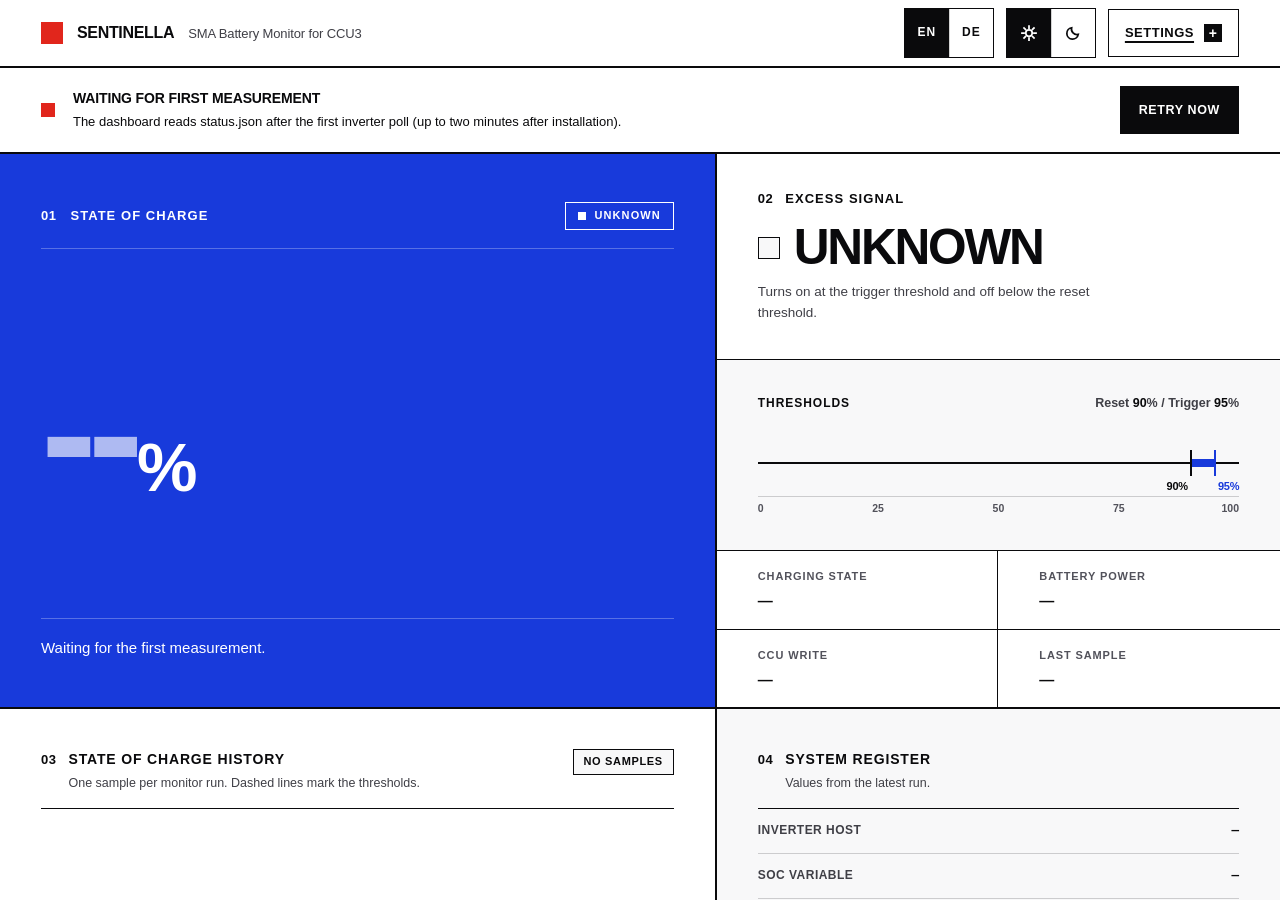
==== web/index.html @ f2438218 "feat(notify): add stateful threshold notifications for renault e-tech and ccu3 health" ====
<!doctype html>
<html lang="en" data-theme="light">
<head>
    <meta charset="utf-8">
    <meta http-equiv="Content-Security-Policy"
          content="default-src 'self'; script-src 'self' 'unsafe-inline'; style-src 'self' 'unsafe-inline'; img-src 'self' data:; connect-src 'self'; object-src 'none'; base-uri 'none'; form-action 'self'; frame-ancestors 'none'">
    <meta name="viewport" content="width=device-width, initial-scale=1, viewport-fit=cover">
    <meta name="color-scheme" content="light">
    <meta name="theme-color" content="#f8f8f9">
    <meta name="description" content="Sentinella — SMA battery monitor for Homematic CCU3.">
    <title>Sentinella</title>
    <script>
        (function () {
            var theme = "light";
            try {
                if (window.localStorage.getItem("sentinella_theme") === "dark") {
                    theme = "dark";
                }
            } catch (error) {
                theme = "light";
            }
            document.documentElement.setAttribute("data-theme", theme);
            var meta = document.querySelector('meta[name="theme-color"]');
            if (meta) {
                meta.setAttribute("content", theme === "dark" ? "#09090b" : "#f8f8f9");
            }
            var scheme = document.querySelector('meta[name="color-scheme"]');
            if (scheme) {
                scheme.setAttribute("content", theme);
            }
            try {
                if (window.localStorage.getItem("sentinella_animations") === "off") {
                    document.documentElement.classList.add("disable-animations");
                }
            } catch (error) {}
        })();
    </script>
    <link rel="stylesheet" href="./style.css">
</head>
<body data-state="loading">
<a class="skip-link" href="#main" data-i18n="skipToContent">Skip to content</a>

<div class="app">
    <header class="bar">
        <div class="brand">
            <span class="brand-mark" aria-hidden="true"></span>
            <div class="brand-titles">
                <span class="brand-name">SENTINELLA</span>
                <span class="brand-sub" data-i18n="brandSub">SMA Battery Monitor for CCU3</span>
            </div>
        </div>

        <div class="bar-right">
            <div class="lang-toggle" id="lang-toggle" role="group"
                 aria-label="Language" data-i18n-aria="languageLabel">
                <button class="lang-option" type="button" data-lang="en"
                        aria-pressed="true">EN</button>
                <button class="lang-option" type="button" data-lang="de"
                        aria-pressed="false">DE</button>
            </div>
            <div class="theme-toggle" id="theme-toggle" role="group"
                 aria-label="Color theme" data-i18n-aria="themeLabel">
                <button class="theme-option" type="button" data-theme-value="light"
                        aria-pressed="true" aria-label="Light theme" title="Light theme"
                        data-i18n-aria="lightTheme" data-i18n-title="lightTheme">
                    <svg viewBox="0 0 16 16" aria-hidden="true" focusable="false">
                        <circle cx="8" cy="8" r="3.25"></circle>
                        <path d="M8 1v2M8 13v2M1 8h2M13 8h2M3.05 3.05l1.42 1.42M11.53 11.53l1.42 1.42M12.95 3.05l-1.42 1.42M4.47 11.53l-1.42 1.42"></path>
                    </svg>
                </button>
                <button class="theme-option" type="button" data-theme-value="dark"
                        aria-pressed="false" aria-label="Dark theme" title="Dark theme"
                        data-i18n-aria="darkTheme" data-i18n-title="darkTheme">
                    <svg viewBox="0 0 16 16" aria-hidden="true" focusable="false">
                        <path d="M13.25 9.4A5.5 5.5 0 0 1 6.6 2.75a5.75 5.75 0 1 0 6.65 6.65Z"></path>
                    </svg>
                </button>
            </div>
            <button class="settings-trigger" id="settings-open" type="button"
                    aria-label="Open settings" title="Open settings" aria-haspopup="dialog"
                    aria-expanded="false" aria-controls="settings-drawer"
                    data-i18n-aria="openSettings" data-i18n-title="openSettings">
                <span class="settings-trigger-text" data-i18n="settings">Settings</span>
                <span class="settings-trigger-mark" aria-hidden="true">+</span>
            </button>
        </div>
    </header>

    <main id="main" class="main" tabindex="-1">
        <div class="pull-indicator" id="pull" aria-hidden="true">
            <span class="pull-square"></span>
            <span id="pull-label" data-i18n="pullRefresh">Pull to refresh</span>
        </div>

        <div class="main-content" id="main-content">
            <div class="notice" id="notice" role="status" hidden>
                <div class="notice-mark" aria-hidden="true"></div>
                <div class="notice-copy">
                    <strong id="notice-title"></strong>
                    <p id="notice-text"></p>
                </div>
                <button class="button button-ink" id="retry" type="button" hidden data-i18n="retryNow">Retry now</button>
            </div>

            <section class="poster-grid" aria-labelledby="instrument-title">
                <div class="poster-blue hero-card" id="hero-card" data-charge="unknown">
                    <div class="soc-fx-backdrop" aria-hidden="true">
                        <div class="soc-fx-charge"></div>
                        <div class="soc-fx-discharge"></div>
                        <div class="soc-fx-idle"></div>
                    </div>
                    <div class="poster-meta">
                        <span class="poster-index">01</span>
                        <h1 class="poster-eyebrow" id="instrument-title" data-i18n="stateOfCharge">State of charge</h1>
                        <span class="state-tag" id="soc-state" data-charge="unknown" data-i18n="unknown">UNKNOWN</span>
                    </div>

                    <div class="soc" id="gauge" role="img" aria-label="Battery state of charge unknown">
                        <span class="soc-value" id="soc-value">--</span><span class="soc-unit" aria-hidden="true">%</span>
                    </div>

                    <div class="poster-foot">
                        <p class="poster-caption" id="soc-caption" data-i18n="waitingFirstMeasurement">Waiting for the first measurement.</p>
                    </div>
                </div>

                <div class="poster-paper">
                    <div class="signal-panel">
                        <div class="panel-header">
                            <span class="panel-index">02</span>
                            <span class="panel-eyebrow" data-i18n="hysteresisSignal">Excess Signal</span>
                        </div>

                        <div class="signal-display">
                            <span class="signal-square" id="signal-square" aria-hidden="true"></span>
                            <p class="signal-value" id="signal-chip" data-tone="unknown" data-i18n="unknown">Unknown</p>
                        </div>

                        <p class="signal-copy" id="signal-copy" data-i18n="signalCopyDefault">Turns on at the trigger threshold and off below the reset threshold.</p>
                    </div>

                    <div class="rail-panel">
                        <div class="rail-header">
                            <span class="rail-title" data-i18n="thresholdCorridor">Thresholds</span>
                            <span class="rail-readout">
                                <span data-i18n="reset">Reset</span> <strong id="rail-reset-value">90</strong>% / <span data-i18n="trigger">Trigger</span> <strong id="rail-trigger-value">95</strong>%
                            </span>
                        </div>

                        <div class="rail" id="rail" role="img" aria-label="State of charge, reset and trigger thresholds">
                            <div class="rail-axis">
                                <div class="rail-track"></div>
                                <div class="rail-band"></div>
                                <div class="rail-threshold rail-threshold-reset" id="rail-reset">
                                    <span class="rail-threshold-tag" id="rail-reset-tag">90%</span>
                                </div>
                                <div class="rail-threshold rail-threshold-trigger" id="rail-trigger">
                                    <span class="rail-threshold-tag" id="rail-trigger-tag">95%</span>
                                </div>
                                <div class="rail-marker" id="rail-marker">
                                    <span class="rail-marker-label" id="rail-marker-label">--</span>
                                </div>
                            </div>
                            <div class="rail-scale" aria-hidden="true">
                                <span class="rail-tick rail-tick-0">0</span>
                                <span class="rail-tick rail-tick-25">25</span>
                                <span class="rail-tick rail-tick-50">50</span>
                                <span class="rail-tick rail-tick-75">75</span>
                                <span class="rail-tick rail-tick-100">100</span>
                            </div>
                        </div>
                    </div>

                    <section class="metrics" aria-label="Current telemetry">
                        <div class="metric">
                            <span class="metric-label" data-i18n="chargingState">Charging state</span>
                            <span class="metric-value" id="charge-state">—</span>
                        </div>
                        <div class="metric">
                            <span class="metric-label" data-i18n="batteryPower">Battery power</span>
                            <span class="metric-value" id="power-state">—</span>
                        </div>
                        <div class="metric">
                            <span class="metric-label" data-i18n="ccuWrite">CCU write</span>
                            <span class="metric-value" id="ccu-state">—</span>
                        </div>
                        <div class="metric">
                            <span class="metric-label" data-i18n="lastSample">Last sample</span>
                            <span class="metric-value" id="metric-last">—</span>
                        </div>
                    </section>
                </div>
            </section>

            <div class="lower-grid">
                <section class="history-panel" aria-labelledby="history-title">
                    <div class="section-head">
                        <div class="section-head-left">
                            <span class="panel-index">03</span>
                            <div>
                                <h2 id="history-title" data-i18n="historyTitle">State of charge history</h2>
                                <p data-i18n="historyDescription">One sample per monitor run. Dashed rules mark reset and trigger thresholds.</p>
                            </div>
                        </div>
                        <span class="sample-count" id="history-count" data-i18n="noSamples">No samples</span>
                    </div>

                    <div class="chart-wrap">
                        <svg id="chart" class="chart" viewBox="0 0 760 220" role="img" aria-label="No state of charge history yet">
                            <g id="chart-layer"></g>
                        </svg>
                        <p class="chart-empty" id="chart-empty" data-i18n="noHistory">No history recorded yet.</p>
                    </div>

                    <div class="chart-legend">
                        <span class="legend-item"><span class="legend-swatch legend-swatch-soc" aria-hidden="true"></span><span data-i18n="legendSoc">SoC</span></span>
                        <span class="legend-item"><span class="legend-swatch legend-swatch-threshold" aria-hidden="true"></span><span data-i18n="legendBounds">Thresholds</span></span>
                        <span class="chart-range" id="chart-range" data-i18n="noData">No data</span>
                    </div>
                </section>

                <section class="meta-panel" aria-labelledby="meta-title">
                    <div class="section-head">
                        <div class="section-head-left">
                            <span class="panel-index">04</span>
                            <div>
                                <h2 id="meta-title" data-i18n="systemRegister">System register</h2>
                                <p data-i18n="systemRegisterDescription">Parameters reported by the latest completed run.</p>
                            </div>
                        </div>
                    </div>

                    <dl class="meta-list">
                        <div class="meta-row"><dt data-i18n="inverterHost">Inverter host</dt><dd id="meta-host">—</dd></div>
                        <div class="meta-row"><dt data-i18n="socVariable">SoC variable</dt><dd id="meta-soc-var">—</dd></div>
                        <div class="meta-row"><dt data-i18n="signalVariable">Signal variable</dt><dd id="meta-signal-var">—</dd></div>
                        <div class="meta-row"><dt data-i18n="signalGateway">Signal gateway</dt><dd id="meta-notify">—</dd></div>
                        <div class="meta-row"><dt data-i18n="timestamp">Timestamp</dt><dd id="meta-last">—</dd></div>
                    </dl>
                </section>
            </div>

            <section id="plugins-section" class="plugins-section" style="display: none;">
                <div class="section-header">
                    <span class="section-num">05</span>
                    <h2 class="section-title" data-i18n="pluginsTitle">ERWEITERUNGEN</h2>
                </div>
                <div id="plugins-grid" class="plugins-grid"></div>
            </section>

            <footer class="footer">
                <span>SENTINELLA · CCU3</span>
                <div class="footer-right">
                    <a class="footer-github" href="https://github.com/czett/sentinella"
                       target="_blank" rel="noopener noreferrer"
                       title="GitHub: czett/sentinella" aria-label="GitHub: czett/sentinella">
                        <svg viewBox="0 0 16 16" width="16" height="16" aria-hidden="true" focusable="false">
                            <path fill="currentColor" d="M8 0C3.58 0 0 3.58 0 8c0 3.54 2.29 6.53 5.47 7.59.4.07.55-.17.55-.38 0-.19-.01-.82-.01-1.49-2.01.37-2.53-.49-2.69-.94-.09-.23-.48-.94-.82-1.13-.28-.15-.68-.52-.01-.53.63-.01 1.08.58 1.23.82.72 1.21 1.87.87 2.33.66.07-.52.28-.87.51-1.07-1.78-.2-3.64-.89-3.64-3.95 0-.87.31-1.59.82-2.15-.08-.2-.36-1.02.08-2.12 0 0 .67-.21 2.2.82.64-.18 1.32-.27 2-.27s1.36.09 2 .27c1.53-1.04 2.2-.82 2.2-.82.44 1.1.16 1.92.08 2.12.51.56.82 1.27.82 2.15 0 3.07-1.87 3.75-3.65 3.95.29.25.54.73.54 1.48 0 1.07-.01 1.93-.01 2.2 0 .21.15.46.55.38A8.013 8.013 0 0 0 16 8c0-4.42-3.58-8-8-8Z"></path>
                        </svg>
                        <span>czett/sentinella</span>
                    </a>
                </div>
            </footer>
        </div>
    </main>
</div>

<noscript>
    <div class="noscript">This dashboard requires JavaScript to read <code>status.json</code> and render the telemetry grid.</div>
</noscript>

<div class="drawer-layer" id="settings-layer" hidden>
    <div class="drawer-backdrop" id="settings-backdrop"></div>

    <aside class="drawer" id="settings-drawer" role="dialog" aria-modal="true"
           aria-labelledby="settings-title" tabindex="-1">
        <header class="drawer-head">
            <div>
                <p class="drawer-kicker" data-i18n="systemConfiguration">System configuration</p>
                <h2 id="settings-title" data-i18n="settings">Settings</h2>
            </div>
            <button class="drawer-close" id="settings-close" type="button" aria-label="Close settings"
                    data-i18n-aria="closeSettings">
                <span aria-hidden="true"><span data-i18n="close">Close</span> ×</span>
            </button>
        </header>

        <p class="drawer-status" id="settings-status" role="status" hidden></p>

        <form class="settings-form" id="settings-form" novalidate>
            <fieldset class="field-group">
                <legend><span class="group-index">01</span><span data-i18n="batteryThresholds">Battery thresholds</span></legend>
                <p class="field-note" data-i18n="thresholdsNote">The signal turns on at the trigger level and off again at the reset level. Reset must stay below trigger.</p>

                <div class="field-row">
                    <label class="field" for="trigger-soc">
                        <span class="field-label" data-i18n="triggerLevel">Trigger level</span>
                        <span class="input-suffix">
                            <input class="input" id="trigger-soc" name="trigger_soc" type="number"
                                   inputmode="numeric" min="0" max="100" step="1" required
                                   aria-label="Trigger level" data-i18n-aria="triggerLevel">
                            <span class="suffix" aria-hidden="true">%</span>
                        </span>
                        <input class="range" id="trigger-range" type="range" min="0" max="100" step="1"
                               aria-label="Trigger level slider" data-i18n-aria="triggerSlider">
                    </label>
                    <label class="field" for="reset-soc">
                        <span class="field-label" data-i18n="resetLevel">Reset level</span>
                        <span class="input-suffix">
                            <input class="input" id="reset-soc" name="reset_soc" type="number"
                                   inputmode="numeric" min="0" max="100" step="1" required
                                   aria-label="Reset level" data-i18n-aria="resetLevel">
                            <span class="suffix" aria-hidden="true">%</span>
                        </span>
                        <input class="range" id="reset-range" type="range" min="0" max="100" step="1"
                               aria-label="Reset level slider" data-i18n-aria="resetSlider">
                    </label>
                </div>
            </fieldset>

            <fieldset class="field-group">
                <legend><span class="group-index">02</span><span data-i18n="signalAlerts">Signal alerts</span></legend>

                <label class="switch-row" for="signal_enabled">
                    <span>
                        <span class="field-label" data-i18n="sendNotifications">Signal notifications</span>
                        <span class="field-note" data-i18n="sendNotificationsNote">Calls the CallMeBot Signal gateway when the signal changes.</span>
                    </span>
                    <input class="switch" id="signal_enabled" name="signal_enabled" type="checkbox" role="switch"
                           aria-label="Signal notifications" data-i18n-aria="sendNotifications">
                </label>

                <div class="signal-credentials" id="signal_credentials_group">
                <div class="quick-setup" id="callmebot-quick-setup">
                    <label class="quick-setup-header" for="callmebot-paste">
                        <span class="field-label" data-i18n="quickSetupLabel">CallMeBot Onboarding Message</span>
                        <span class="field-note" data-i18n="quickSetupHint">Paste activation message from CallMeBot to automatically extract UUID and API key.</span>
                    </label>
                    <div class="quick-setup-body">
                        <textarea class="input quick-setup-textarea" id="callmebot-paste" rows="3"
                                  autocomplete="off" spellcheck="false"
                                  aria-label="CallMeBot Onboarding Message" data-i18n-aria="quickSetupLabel"
                                  placeholder="Paste the activation message here (e.g. 'The APIKey created for you is: 653590 ... phone=98526357-0cec...')"
                                  data-i18n-placeholder="quickSetupPlaceholder"></textarea>
                        <div class="quick-setup-footer">
                            <button class="button button-outline quick-setup-button" id="callmebot-extract" type="button" data-i18n="quickSetupButton">Extract &amp; Apply</button>
                            <p class="quick-setup-status" id="callmebot-status" role="status" aria-live="polite" hidden></p>
                        </div>
                    </div>
                </div>

                <label class="field" for="signal-phone">
                    <span class="field-label" data-i18n="phoneLabel">Signal Account UUID / Phone</span>
                    <input class="input" id="signal-phone" name="signal_phone" type="text"
                           autocomplete="off" spellcheck="false"
                           aria-label="Signal Account UUID or phone number" data-i18n-aria="phoneAria"
                           placeholder="98526357-0cec-4e7f-9d60-d854432414d3">
                </label>

                <label class="field" for="signal-apikey">
                    <span class="field-label" data-i18n="apikeyLabel">CallMeBot API key</span>
                    <input class="input" id="signal-apikey" name="signal_apikey" type="password"
                           autocomplete="new-password" spellcheck="false"
                           aria-label="CallMeBot API key" data-i18n-aria="apikeyLabel"
                           placeholder="Required" data-i18n-placeholder="required">
                </label>
                <p class="field-hint" id="apikey-hint" hidden data-i18n="storedKeepHint">An API key is stored. Leave the field empty to keep it.</p>
                </div>
            </fieldset>

            <fieldset class="field-group">
                <legend><span class="group-index">03</span><span data-i18n="inverter">Inverter</span></legend>

                <label class="field" for="sma-ip">
                    <span class="field-label" data-i18n="smaIp">SMA IP address</span>
                    <input class="input" id="sma-ip" name="sma_ip" type="text"
                           autocomplete="off" spellcheck="false"
                           aria-label="SMA inverter IP address or hostname" data-i18n-aria="smaIpAria" placeholder="192.168.178.123">
                </label>

                <div class="field-row">
                    <label class="field" for="sma-port">
                        <span class="field-label" data-i18n="httpsPort">HTTPS port</span>
                        <input class="input" id="sma-port" name="sma_port" type="number"
                               inputmode="numeric" min="1" max="65535" step="1"
                               aria-label="Inverter HTTPS port" data-i18n-aria="httpsPort">
                    </label>
                    <label class="field" for="sma-password">
                        <span class="field-label" data-i18n="inverterPassword">Inverter password</span>
                        <input class="input" id="sma-password" name="sma_password" type="password"
                               autocomplete="new-password" placeholder="Unchanged"
                               aria-label="Inverter password" data-i18n-aria="inverterPassword"
                               data-i18n-placeholder="unchanged">
                    </label>
                </div>
                <p class="field-hint" id="sma-password-hint" hidden data-i18n="storedPasswordHint">A password is stored. Leave the field empty to keep it.</p>
            </fieldset>

            <fieldset class="field-group" id="renault-group">
                <legend><span class="group-index">04</span><span data-i18n="renaultSection">RENAULT E-TECH</span></legend>
                <p class="field-note" data-i18n="renaultNote">Optional MY Renault cloud credentials for live E-Tech battery and charging telemetry.</p>

                <label class="field" for="renault-user">
                    <span class="field-label" data-i18n="renaultEmail">Renault E-Mail</span>
                    <input class="input" id="renault-user" name="renault_user" type="text"
                           autocomplete="off" spellcheck="false"
                           aria-label="Renault E-Mail" data-i18n-aria="renaultEmail"
                           placeholder="name@example.com">
                </label>

                <div class="field-row">
                    <label class="field" for="renault-pass">
                        <span class="field-label" data-i18n="renaultPassword">Renault Passwort</span>
                        <input class="input" id="renault-pass" name="renault_pass" type="password"
                               autocomplete="new-password" spellcheck="false"
                               aria-label="Renault Passwort" data-i18n-aria="renaultPassword"
                               placeholder="••••••••">
                    </label>
                    <label class="field" for="renault-vin">
                        <span class="field-label" data-i18n="renaultVin">Renault VIN</span>
                        <input class="input input-uppercase" id="renault-vin" name="renault_vin" type="text"
                               autocomplete="off" spellcheck="false" maxlength="17"
                               aria-label="Renault VIN" data-i18n-aria="renaultVin"
                               placeholder="VF1...">
                    </label>
                </div>
                <p class="field-hint" id="renault-pass-hint" hidden data-i18n="storedPasswordHint">A password is stored. Leave the field empty to keep it.</p>

                <div class="quick-setup-footer renault-actions">
                    <button class="button button-outline quick-setup-button" id="renault-test" type="button" data-i18n="testRenaultConnection">Verbindung testen</button>
                    <p class="quick-setup-status" id="renault-test-status" role="status" aria-live="polite" hidden></p>
                </div>
            </fieldset>

            <fieldset class="field-group" id="plugin-manager-group">
                <legend><span class="group-index">05</span><span data-i18n="pluginManagerSection">PLUGINS</span></legend>
                <label class="switch-row" for="plugin-toggle-10_ccu_health">
                    <span class="field-label" data-i18n="pluginNameCcuHealth">CCU3 System Status</span>
                    <input class="switch plugin-toggle" id="plugin-toggle-10_ccu_health" data-plugin-id="10_ccu_health" type="checkbox" role="switch" checked>
                </label>
                <div class="plugin-settings" id="ccu-notify-settings">
                    <label class="switch-row" for="ccu-notify-dc-enabled">
                        <span class="field-label" data-i18n="ccuNotifyDc">Duty-Cycle-Warnung</span>
                        <input class="switch" id="ccu-notify-dc-enabled" name="ccu_notify_dc_enabled" type="checkbox" role="switch">
                    </label>
                    <label class="field" for="ccu-notify-dc-threshold">
                        <span class="field-label" data-i18n="ccuNotifyDcThreshold">Duty-Cycle-Schwellenwert</span>
                        <span class="input-suffix">
                            <input class="input" id="ccu-notify-dc-threshold" name="ccu_notify_dc_threshold" type="number"
                                   inputmode="numeric" min="0" max="100" step="1" value="80"
                                   aria-label="Duty-Cycle-Schwellenwert" data-i18n-aria="ccuNotifyDcThreshold">
                            <span class="suffix" aria-hidden="true">%</span>
                        </span>
                    </label>
                </div>
                <label class="switch-row" for="plugin-toggle-15_weather">
                    <span class="field-label" data-i18n="pluginNameWeather">Weather (Open-Meteo)</span>
                    <input class="switch plugin-toggle" id="plugin-toggle-15_weather" data-plugin-id="15_weather" type="checkbox" role="switch" checked>
                </label>
                <label class="switch-row" for="plugin-toggle-30_forecast_solar">
                    <span class="field-label" data-i18n="pluginNameForecastSolar">PV Forecast (Forecast.solar)</span>
                    <input class="switch plugin-toggle" id="plugin-toggle-30_forecast_solar" data-plugin-id="30_forecast_solar" type="checkbox" role="switch" checked>
                </label>
                <label class="switch-row" for="plugin-toggle-20_renault_zoe">
                    <span class="field-label" data-i18n="pluginNameRenault">Renault E-Tech</span>
                    <input class="switch plugin-toggle" id="plugin-toggle-20_renault_zoe" data-plugin-id="20_renault_zoe" type="checkbox" role="switch" checked>
                </label>
                <div class="plugin-settings" id="renault-notify-settings">
                    <label class="switch-row" for="renault-notify-low-enabled">
                        <span class="field-label" data-i18n="renaultNotifyLow">Warnung bei niedrigem SoC</span>
                        <input class="switch" id="renault-notify-low-enabled" name="renault_notify_low_enabled" type="checkbox" role="switch">
                    </label>
                    <label class="field" for="renault-notify-low-soc">
                        <span class="field-label" data-i18n="renaultNotifyLowSoc">Schwellenwert niedriger SoC</span>
                        <span class="input-suffix">
                            <input class="input" id="renault-notify-low-soc" name="renault_notify_low_soc" type="number"
                                   inputmode="numeric" min="0" max="100" step="1" value="20"
                                   aria-label="Schwellenwert niedriger SoC" data-i18n-aria="renaultNotifyLowSoc">
                            <span class="suffix" aria-hidden="true">%</span>
                        </span>
                    </label>
                    <label class="switch-row" for="renault-notify-high-enabled">
                        <span class="field-label" data-i18n="renaultNotifyHigh">Benachrichtigung bei Ladeziel</span>
                        <input class="switch" id="renault-notify-high-enabled" name="renault_notify_high_enabled" type="checkbox" role="switch">
                    </label>
                    <label class="field" for="renault-notify-high-soc">
                        <span class="field-label" data-i18n="renaultNotifyHighSoc">Ladeziel</span>
                        <span class="input-suffix">
                            <input class="input" id="renault-notify-high-soc" name="renault_notify_high_soc" type="number"
                                   inputmode="numeric" min="0" max="100" step="1" value="80"
                                   aria-label="Ladeziel" data-i18n-aria="renaultNotifyHighSoc">
                            <span class="suffix" aria-hidden="true">%</span>
                        </span>
                    </label>
                </div>
            </fieldset>

            <fieldset class="field-group" id="appearance-group">
                <legend><span class="group-index">06</span><span data-i18n="displaySection">Display</span></legend>
                <label class="switch-row" for="animations-toggle">
                    <span>
                        <span class="field-label" data-i18n="animationsLabel">ANIMATIONS</span>
                        <span class="field-note" id="animations-status-note" data-i18n="animationsDesc">(On / Off)</span>
                    </span>
                    <input class="switch" id="animations-toggle" name="animations_toggle" type="checkbox" role="switch"
                           checked aria-label="ANIMATIONS" data-i18n-aria="animationsLabel">
                </label>
            </fieldset>

            <div class="drawer-actions">
                <button class="button button-outline" id="settings-test" type="button" data-i18n="testNotification"
                        data-signal-control>Test notification</button>
                <button class="button button-primary" id="settings-save" type="submit" data-i18n="saveSettings">Save settings</button>
            </div>

            <p class="drawer-footnote"><span data-i18n="footnotePrefix">Values are written to</span> <code>.env</code> <span data-i18n="footnoteSuffix">on the CCU. The next monitor run applies them, at most two minutes away.</span></p>
        </form>
    </aside>
</div>

<div class="toast" id="toast" role="status" aria-live="polite" hidden></div>

<script src="./app.js" defer></script>
</body>
</html>
---- web/style.css ----
/* ==========================================================================
   Sentinella — SMA / CCU3 Battery Monitor
   High-precision telemetry dashboard with a restrained editorial layout.
   Warm Paper (#f8f8f9), Crisp White (#ffffff), International Ultramarine
   (#183adb), Signal Red (#e1261c), Deep Stark Ink (#0a0a0c).
   Zero external dependencies or fonts.
   ========================================================================== */

:root {
    color-scheme: light;

    --paper: #f8f8f9;
    --white: #ffffff;
    --ink: #0a0a0c;
    --ink-secondary: #3f3f46;
    --ink-muted: #52525b;
    --ink-faint: #71717a;

    --blue: #183adb;
    --blue-bright: #1a44e8;
    --blue-text: #183adb;
    --red: #e1261c;
    --green: #15803d;
    --green-surface: rgb(21 128 61 / 0.08);
    --accent-contrast: #ffffff;
    --chart-line: #183adb;
    --chart-grid: rgb(10 10 12 / 0.14);
    --backdrop: rgb(10 10 12 / 0.42);

    --rule-heavy: 2px solid var(--ink);
    --rule: 1.5px solid var(--ink);
    --rule-hairline: 1px solid rgb(10 10 12 / 0.18);
    --rule-white: 1px solid rgb(255 255 255 / 0.28);

    --font-sans: -apple-system, BlinkMacSystemFont, "Helvetica Neue", Arial, sans-serif;
    --font-mono: ui-monospace, "SFMono-Regular", Menlo, Consolas, "Liberation Mono", monospace;

    --header-h: 68px;
    --pad: clamp(18px, 3.2vw, 44px);
    --ease: cubic-bezier(0.16, 1, 0.3, 1);
    --tap: 48px;
}

/* Dark theme: deep ink field, zinc hairlines, chalk type.
   Accents (ultramarine, signal red) stay untouched. */
html[data-theme="dark"] {
    color-scheme: dark;

    --paper: #09090b;
    --white: #0d0e12;
    --ink: #f4f4f5;
    --ink-secondary: #d4d4d8;
    --ink-muted: #a1a1aa;
    --ink-faint: #71717a;

    --accent-contrast: #ffffff;
    --blue-text: #7c90ff;
    --green: #4ade80;
    --green-surface: rgb(74 222 128 / 0.1);
    --chart-line: #4f6cff;
    --chart-grid: rgb(244 244 245 / 0.16);
    --backdrop: rgb(0 0 0 / 0.68);

    --rule-heavy: 2px solid #3f3f46;
    --rule: 1.5px solid #27272a;
    --rule-hairline: 1px solid #27272a;
    --rule-white: 1px solid rgb(255 255 255 / 0.28);
}

*,
*::before,
*::after {
    box-sizing: border-box;
}

[hidden] {
    display: none !important;
}

html,
body {
    width: 100%;
    max-width: 100%;
    height: 100%;
    margin: 0;
    overflow: hidden;
    overflow-x: hidden;
}

body {
    background-color: var(--paper);
    color: var(--ink);
    font-family: var(--font-sans);
    font-size: 16px;
    line-height: 1.45;
    -webkit-font-smoothing: antialiased;
    -moz-osx-font-smoothing: grayscale;
    -webkit-tap-highlight-color: transparent;
    text-rendering: optimizeLegibility;
}

button,
input {
    font: inherit;
    color: inherit;
}

a {
    color: var(--blue-text);
    text-decoration: underline;
    text-underline-offset: 3px;
}

::selection {
    background: var(--blue);
    color: var(--accent-contrast);
}

:focus-visible {
    outline: 2px solid var(--red);
    outline-offset: 2px;
}

.skip-link {
    position: fixed;
    left: 16px;
    top: -96px;
    z-index: 90;
    padding: 12px 18px;
    border: var(--rule-heavy);
    background: var(--white);
    color: var(--ink);
    font-size: 12px;
    font-weight: 700;
    letter-spacing: 0.06em;
    text-transform: uppercase;
    text-decoration: none;
}

.skip-link:focus {
    top: 12px;
}

/* --------------------------------------------------------------------------
   App Shell & Masthead
   -------------------------------------------------------------------------- */

.app {
    display: grid;
    grid-template-rows: auto minmax(0, 1fr);
    width: 100%;
    max-width: 100vw;
    height: 100vh;
    height: 100dvh;
    overflow: hidden;
    background: var(--paper);
}

.bar {
    display: flex;
    align-items: center;
    justify-content: space-between;
    gap: 20px;
    min-height: calc(var(--header-h) + env(safe-area-inset-top));
    padding: env(safe-area-inset-top) var(--pad) 0;
    border-bottom: var(--rule-heavy);
    background: var(--white);
}

.brand {
    display: flex;
    align-items: center;
    gap: 14px;
    min-width: 0;
}

.brand-mark {
    width: 22px;
    height: 22px;
    flex: 0 0 auto;
    background: var(--red);
}

.brand-titles {
    display: flex;
    align-items: baseline;
    gap: 14px;
    flex-wrap: wrap;
    min-width: 0;
}

.brand-name {
    color: var(--ink);
    font-size: 16px;
    font-weight: 800;
    letter-spacing: -0.02em;
    text-transform: uppercase;
    white-space: nowrap;
}

.brand-sub {
    color: var(--ink-secondary);
    font-size: 13px;
    font-weight: 500;
    letter-spacing: -0.01em;
    white-space: nowrap;
}

.bar-right {
    display: flex;
    align-items: center;
    gap: 12px;
}

.lang-toggle,
.theme-toggle {
    display: inline-flex;
    align-items: stretch;
    border: var(--rule);
    background: var(--white);
}

.lang-option,
.theme-option {
    display: inline-grid;
    place-items: center;
    min-width: 44px;
    min-height: var(--tap);
    padding: 0 10px;
    border: 0;
    border-radius: 0;
    background: transparent;
    color: var(--ink);
    font-size: 12px;
    font-weight: 800;
    letter-spacing: 0.08em;
    cursor: pointer;
    transition: background-color 120ms ease, color 120ms ease;
}

.theme-option {
    padding: 0;
}

.theme-option svg {
    display: block;
    width: 16px;
    height: 16px;
    stroke: currentColor;
    fill: none;
    stroke-width: 1.75;
    stroke-linecap: square;
    stroke-linejoin: miter;
}

.lang-option + .lang-option,
.theme-option + .theme-option {
    border-left: var(--rule-hairline);
}

.lang-option[aria-pressed="true"],
.theme-option[aria-pressed="true"] {
    background: var(--ink);
    color: var(--white);
}

.lang-option:hover,
.theme-option:hover {
    background: var(--blue);
    color: var(--accent-contrast);
}

.lang-option:active,
.theme-option:active {
    background: var(--red);
    color: var(--accent-contrast);
}

.settings-trigger {
    display: inline-flex;
    align-items: center;
    gap: 10px;
    min-height: var(--tap);
    padding: 0 16px;
    border: var(--rule);
    border-radius: 0;
    background: var(--white);
    color: var(--ink);
    font-size: 13px;
    font-weight: 700;
    letter-spacing: 0.04em;
    text-transform: uppercase;
    cursor: pointer;
    transition: background-color 120ms ease, color 120ms ease;
}

.settings-trigger-text {
    text-decoration: underline;
    text-underline-offset: 4px;
    text-decoration-thickness: 1.5px;
}

.settings-trigger-mark {
    display: inline-grid;
    place-items: center;
    width: 18px;
    height: 18px;
    background: var(--ink);
    color: var(--white);
    font-size: 14px;
    font-weight: 700;
    line-height: 1;
}

.settings-trigger:hover {
    background: var(--ink);
    color: var(--white);
}

.settings-trigger:hover .settings-trigger-mark {
    background: var(--red);
    color: var(--accent-contrast);
}

.settings-trigger:active {
    background: var(--blue);
    border-color: var(--blue);
    color: var(--accent-contrast);
}

/* --------------------------------------------------------------------------
   Scroll Surface & Pull to Refresh
   -------------------------------------------------------------------------- */

.main {
    position: relative;
    overflow-x: hidden;
    overflow-y: auto;
    overscroll-behavior: none;
    -webkit-overflow-scrolling: touch;
    touch-action: pan-y;
    scrollbar-width: thin;
    scrollbar-color: var(--ink) transparent;
}

.main:focus {
    outline: none;
}

.main-content {
    display: flex;
    flex-direction: column;
    min-height: 100%;
    will-change: transform;
}

.pull-indicator {
    position: absolute;
    top: 0;
    left: 0;
    right: 0;
    z-index: 10;
    display: flex;
    align-items: center;
    justify-content: center;
    gap: 10px;
    padding: 14px;
    background: var(--white);
    border-bottom: var(--rule);
    color: var(--ink);
    font-size: 11px;
    font-weight: 700;
    letter-spacing: 0.08em;
    text-transform: uppercase;
    opacity: 0;
    pointer-events: none;
    transition: opacity 120ms ease;
}

.pull-indicator[data-active="true"] {
    opacity: 1;
}

.pull-square {
    width: 10px;
    height: 10px;
    background: var(--ink);
}

.pull-indicator[data-ready="true"] .pull-square {
    background: var(--red);
}

/* --------------------------------------------------------------------------
   Notice Banner
   -------------------------------------------------------------------------- */

.notice {
    display: flex;
    align-items: center;
    justify-content: space-between;
    gap: 18px;
    padding: 18px var(--pad);
    border-bottom: var(--rule-heavy);
    background: var(--white);
    color: var(--ink);
}

.notice[data-tone="error"] {
    background: var(--red);
    color: var(--accent-contrast);
}

.notice[data-tone="warning"] .notice-mark,
.notice[data-tone="empty"] .notice-mark {
    background: var(--red);
}

.notice[data-tone="error"] .notice-mark {
    background: var(--accent-contrast);
}

.notice-mark {
    width: 14px;
    height: 14px;
    flex: 0 0 auto;
    background: var(--red);
}

.notice-copy {
    flex: 1 1 auto;
    min-width: 0;
}

.notice-copy strong {
    display: block;
    font-size: 14px;
    font-weight: 800;
    letter-spacing: -0.01em;
    text-transform: uppercase;
}

.notice-copy p {
    margin: 4px 0 0;
    font-size: 13px;
    line-height: 1.45;
}

.notice[data-tone="error"] .button-ink {
    border-color: var(--white);
    background: var(--white);
    color: var(--ink);
}

/* --------------------------------------------------------------------------
   Poster Grid — Asymmetric Split
   -------------------------------------------------------------------------- */

.poster-grid {
    display: grid;
    grid-template-columns: minmax(0, 56fr) minmax(0, 44fr);
    border-bottom: var(--rule-heavy);
}

/* Left Column: International Ultramarine Blue Hero Block */
.poster-blue {
    position: relative;
    overflow: hidden;
    display: flex;
    flex-direction: column;
    justify-content: space-between;
    min-height: clamp(320px, 46vh, 460px);
    padding: clamp(24px, 4vw, 48px) var(--pad);
    background: var(--blue);
    color: var(--accent-contrast);
    border-right: var(--rule-heavy);
}

#hero-card > :not(.soc-fx-backdrop),
#hero-block > :not(.soc-fx-backdrop),
.poster-blue > :not(.soc-fx-backdrop),
.poster-meta,
.poster-foot,
.soc {
    position: relative;
    z-index: 2;
}

/* ==========================================================================
   SoC Hero Tile — Atmospheric Volumetric Light
   Battery states: CHARGING, DISCHARGING, IDLE
   No vector contours and no liquid fills. Every moving layer is an oversized,
   heavily diffused light field that animates only transform/opacity, keeping
   the whole effect on the compositor with zero per-frame CPU work.
   ========================================================================== */

.soc-fx-backdrop {
    position: absolute;
    inset: 0;
    overflow: hidden;
    pointer-events: none;
    z-index: 1;
    contain: paint;
    isolation: isolate;
}

.soc-fx-backdrop > * {
    pointer-events: none;
    position: absolute;
    opacity: 0;
    will-change: transform, opacity;
    transform: translate3d(0, 0, 0);
    backface-visibility: hidden;
    transition: opacity 1600ms cubic-bezier(0.4, 0, 0.2, 1);
    animation-play-state: paused;
}

/* STATE 1 — CHARGING
   Warm-white / cyan light drawn up through blue glass. Two oversized fields
   overlap off the bottom-left edge and breathe toward the centre on a 32 s
   cycle. Peak alpha stays at 5–7 %, so the surface reads as refracted light,
   never as opaque water. */
.soc-fx-charge {
    inset: -38%;
    filter: blur(48px);
    background:
        radial-gradient(ellipse 62% 46% at 24% 86%,
            rgba(219, 244, 255, 0.07) 0%,
            rgba(170, 226, 255, 0.042) 38%,
            rgba(150, 215, 255, 0) 72%),
        radial-gradient(ellipse 46% 40% at 64% 58%,
            rgba(242, 252, 255, 0.05) 0%,
            rgba(205, 240, 255, 0.028) 42%,
            rgba(190, 235, 255, 0) 70%);
    animation: soc-fx-charge-breathe 32s cubic-bezier(0.4, 0, 0.2, 1) infinite alternate;
}

@keyframes soc-fx-charge-breathe {
    0% {
        transform: translate3d(-2.2%, 2.4%, 0) scale(1.02);
    }
    100% {
        transform: translate3d(2.4%, -2.8%, 0) scale(1.06);
    }
}

/* STATE 2 — DISCHARGING
   A single cool shadow field sinking through the tile over 28 s. It is
   intentionally near-invisible: the tile should feel cooler, not darker. */
.soc-fx-discharge {
    inset: -24% -14%;
    filter: blur(48px);
    background:
        radial-gradient(ellipse 78% 52% at 52% 8%,
            rgba(2, 8, 38, 0.16) 0%,
            rgba(4, 12, 50, 0.075) 44%,
            rgba(4, 12, 50, 0) 78%),
        linear-gradient(180deg,
            rgba(3, 10, 44, 0.1) 0%,
            rgba(5, 14, 54, 0.04) 48%,
            rgba(5, 14, 54, 0) 82%);
    animation: soc-fx-discharge-sink 28s cubic-bezier(0.4, 0, 0.2, 1) infinite alternate;
}

@keyframes soc-fx-discharge-sink {
    0% {
        transform: translate3d(0, -5%, 0) scale(1.02);
    }
    100% {
        transform: translate3d(0, 6%, 0) scale(1.05);
    }
}

/* STATE 3 — IDLE
   Motionless glass: one static, deeply feathered vignette. No keyframes,
   no drift, no pulse — absolute rest. */
.soc-fx-idle {
    inset: -14%;
    filter: blur(38px);
    background:
        radial-gradient(ellipse 70% 54% at 30% 22%,
            rgba(255, 255, 255, 0.055) 0%,
            rgba(255, 255, 255, 0.022) 46%,
            rgba(255, 255, 255, 0) 74%),
        radial-gradient(ellipse 64% 58% at 76% 82%,
            rgba(214, 240, 255, 0.035) 0%,
            rgba(214, 240, 255, 0) 70%),
        radial-gradient(ellipse 104% 94% at 50% 48%,
            rgba(3, 9, 42, 0) 54%,
            rgba(3, 9, 42, 0.16) 100%);
}

/* State activation. Only the ambient layer of the current state runs. */
.state-charging .soc-fx-charge,
.is-charging .soc-fx-charge,
#hero-card.state-charging .soc-fx-charge,
#hero-block.state-charging .soc-fx-charge {
    opacity: 1;
    animation-play-state: running;
}

.state-discharging .soc-fx-discharge,
#hero-card.state-discharging .soc-fx-discharge,
#hero-block.state-discharging .soc-fx-discharge {
    opacity: 1;
    animation-play-state: running;
}

.state-idle .soc-fx-idle,
#hero-card.state-idle .soc-fx-idle,
#hero-block.state-idle .soc-fx-idle {
    opacity: 1;
}

.poster-meta {
    display: flex;
    align-items: center;
    gap: 14px;
    flex-wrap: wrap;
    padding-bottom: 18px;
    border-bottom: var(--rule-white);
}

.poster-index,
.panel-index {
    font-size: 13px;
    font-weight: 800;
    letter-spacing: 0.04em;
    font-variant-numeric: tabular-nums;
}

.poster-eyebrow {
    margin: 0;
    font-size: 13px;
    font-weight: 700;
    letter-spacing: 0.08em;
    text-transform: uppercase;
}

.state-tag {
    margin-left: auto;
    display: inline-flex;
    align-items: center;
    gap: 8px;
    padding: 5px 12px;
    border: 1.5px solid var(--accent-contrast);
    background: transparent;
    color: var(--accent-contrast);
    font-size: 11px;
    font-weight: 800;
    letter-spacing: 0.1em;
    text-transform: uppercase;
    white-space: nowrap;
}

.state-tag::before {
    content: "";
    width: 8px;
    height: 8px;
    background: var(--accent-contrast);
}

.state-tag[data-charge="charging"] {
    background: var(--accent-contrast);
    color: var(--blue);
}

.state-tag[data-charge="charging"]::before {
    background: var(--blue);
}

.state-tag[data-charge="discharging"] {
    border-color: var(--red);
    background: var(--red);
    color: var(--accent-contrast);
}

.state-tag[data-charge="discharging"]::before {
    background: var(--accent-contrast);
}

/* Massive Poster-Scale SoC Typography */
@keyframes pulse-charge {
    from {
        opacity: 0.85;
        filter: drop-shadow(0 0 0 rgba(255, 255, 255, 0));
    }
    to {
        opacity: 1;
        filter: drop-shadow(0 0 12px rgba(255, 255, 255, 0.25));
    }
}

.soc {
    display: flex;
    align-items: baseline;
    margin: clamp(24px, 4.5vh, 48px) 0;
    line-height: 0.82;
}

.soc.is-charging,
.soc-value.is-charging,
.plugin-stat-hero.is-charging {
    will-change: opacity;
    animation: pulse-charge 2.5s ease-in-out infinite alternate;
}

.soc-value {
    display: inline-block;
    color: var(--accent-contrast);
    font-family: var(--font-sans);
    font-size: clamp(5.5rem, 16vw, 10.5rem);
    font-weight: 900;
    letter-spacing: -0.055em;
    line-height: 0.82;
    font-variant-numeric: tabular-nums;
    font-feature-settings: "tnum" 1;
}

.soc-unit {
    margin-left: 0.04em;
    color: var(--accent-contrast);
    font-family: var(--font-sans);
    font-size: clamp(2.25rem, 5.5vw, 4.25rem);
    font-weight: 800;
    letter-spacing: -0.04em;
}

body[data-state="loading"] .soc-value {
    opacity: 0.65;
}

.poster-foot {
    padding-top: 18px;
    border-top: var(--rule-white);
}

.poster-caption {
    max-width: 50ch;
    margin: 0;
    color: var(--accent-contrast);
    font-size: 15px;
    font-weight: 500;
    line-height: 1.45;
}

/* Right Column: Warm Paper & Stark Ink Field */
.poster-paper {
    display: flex;
    flex-direction: column;
    justify-content: space-between;
    background: var(--paper);
    color: var(--ink);
}

.panel-header {
    display: flex;
    align-items: baseline;
    gap: 12px;
}

.panel-eyebrow {
    font-size: 13px;
    font-weight: 800;
    letter-spacing: 0.08em;
    text-transform: uppercase;
}

.signal-panel {
    padding: clamp(22px, 3.2vw, 36px) var(--pad);
    border-bottom: var(--rule);
    background: var(--white);
}

.signal-display {
    display: flex;
    align-items: center;
    gap: 14px;
    margin-top: 16px;
}

.signal-square {
    width: 22px;
    height: 22px;
    flex: 0 0 auto;
    border: var(--rule);
    background: var(--paper);
}

.signal-value {
    margin: 0;
    color: var(--ink);
    font-size: clamp(2rem, 4vw, 3.1rem);
    font-weight: 900;
    letter-spacing: -0.045em;
    line-height: 0.92;
    text-transform: uppercase;
}

.signal-value[data-tone="active"] {
    color: var(--red);
}

.signal-panel[data-tone="active"] .signal-square {
    border-color: var(--red);
    background: var(--red);
}

.signal-panel[data-tone="inactive"] .signal-square {
    border-color: var(--ink);
    background: var(--ink);
}

.signal-copy {
    max-width: 52ch;
    margin: 12px 0 0;
    color: var(--ink-secondary);
    font-size: 13.5px;
    line-height: 1.5;
}

/* --------------------------------------------------------------------------
   Hysteresis Slider Rail
   -------------------------------------------------------------------------- */

.rail-panel {
    padding: clamp(22px, 3vw, 34px) var(--pad);
    border-bottom: var(--rule);
    background: var(--paper);
}

.rail-header {
    display: flex;
    align-items: baseline;
    justify-content: space-between;
    gap: 12px;
    flex-wrap: wrap;
}

.rail-title {
    color: var(--ink);
    font-size: 12px;
    font-weight: 800;
    letter-spacing: 0.08em;
    text-transform: uppercase;
}

.rail-readout {
    color: var(--ink-secondary);
    font-size: 12.5px;
    font-weight: 600;
    font-variant-numeric: tabular-nums;
}

.rail-readout strong {
    color: var(--ink);
    font-weight: 800;
}

.rail {
    position: relative;
    margin-top: 28px;
}

.rail-axis {
    position: relative;
    height: 44px;
}

/* Stark hairline rule */
.rail-track {
    position: absolute;
    top: 22px;
    left: 0;
    right: 0;
    height: 2px;
    background: var(--ink);
}

/* Threshold hysteresis band */
.rail-band {
    position: absolute;
    top: 19px;
    left: calc(var(--reset, 90) * 1%);
    width: calc((var(--trigger, 95) - var(--reset, 90)) * 1%);
    min-width: 3px;
    height: 8px;
    background: var(--chart-line);
}

.rail-threshold {
    position: absolute;
    top: 10px;
    width: 2px;
    height: 26px;
    background: var(--ink);
    transform: translateX(-50%);
}

.rail-threshold-reset {
    left: calc(var(--reset, 90) * 1%);
}

.rail-threshold-trigger {
    left: calc(var(--trigger, 95) * 1%);
    background: var(--chart-line);
}

.rail-threshold-tag {
    position: absolute;
    top: 29px;
    left: 50%;
    color: var(--ink);
    font-size: 11px;
    font-weight: 800;
    font-variant-numeric: tabular-nums;
    letter-spacing: -0.02em;
    white-space: nowrap;
}

.rail-threshold-reset .rail-threshold-tag {
    transform: translateX(-100%);
    padding-right: 3px;
}

.rail-threshold-trigger .rail-threshold-tag {
    color: var(--blue-text);
    transform: translateX(0);
    padding-left: 3px;
}

/* Crisp geometric square indicator */
.rail-marker {
    position: absolute;
    top: 15px;
    left: calc(var(--soc, 0) * 1%);
    width: 16px;
    height: 16px;
    border: 2px solid var(--white);
    background: var(--red);
    transform: translateX(-50%);
    transition: left 450ms var(--ease);
    z-index: 2;
}

.rail-marker-label {
    position: absolute;
    bottom: calc(100% + 6px);
    left: 50%;
    padding: 2px 6px;
    background: var(--ink);
    color: var(--white);
    font-size: 11px;
    font-weight: 800;
    font-variant-numeric: tabular-nums;
    letter-spacing: 0.02em;
    white-space: nowrap;
    transform: translateX(-50%);
}

.rail[data-active="true"] .rail-marker-label {
    background: var(--red);
}

body[data-state="loading"] .rail-marker {
    opacity: 0;
}

.rail-scale {
    position: relative;
    height: 20px;
    margin-top: 12px;
    border-top: var(--rule-hairline);
}

.rail-tick {
    position: absolute;
    top: 4px;
    color: var(--ink-muted);
    font-size: 10.5px;
    font-weight: 700;
    font-variant-numeric: tabular-nums;
    transform: translateX(-50%);
}

.rail-tick-0 {
    left: 0;
    transform: none;
}

.rail-tick-25 {
    left: 25%;
}

.rail-tick-50 {
    left: 50%;
}

.rail-tick-75 {
    left: 75%;
}

.rail-tick-100 {
    left: 100%;
    transform: translateX(-100%);
}

/* --------------------------------------------------------------------------
   Telemetry Strip (2x2 Grid inside Right Column)
   -------------------------------------------------------------------------- */

.metrics {
    display: grid;
    grid-template-columns: repeat(2, minmax(0, 1fr));
    background: var(--white);
}

.metric {
    min-width: 0;
    padding: 18px var(--pad);
}

.metric:nth-child(odd) {
    border-right: var(--rule);
}

.metric:nth-child(-n + 2) {
    border-bottom: var(--rule);
}

.metric-label {
    display: block;
    color: var(--ink-muted);
    font-size: 11px;
    font-weight: 700;
    letter-spacing: 0.08em;
    text-transform: uppercase;
}

.metric-value {
    display: block;
    margin-top: 6px;
    color: var(--ink);
    font-size: 15px;
    font-weight: 800;
    font-variant-numeric: tabular-nums;
    letter-spacing: -0.01em;
    line-height: 1.3;
    overflow-wrap: anywhere;
}

#charge-state[data-charge="charging"] {
    color: var(--blue-text);
}

#charge-state[data-charge="discharging"] {
    color: var(--red);
}

#ccu-state[data-tone="error"] {
    color: var(--red);
}

/* --------------------------------------------------------------------------
   Lower Split: History Sparkline & System Register
   -------------------------------------------------------------------------- */

.lower-grid {
    display: grid;
    grid-template-columns: minmax(0, 56fr) minmax(0, 44fr);
    border-bottom: var(--rule-heavy);
    background: var(--white);
}

.history-panel {
    min-width: 0;
    padding: clamp(24px, 3.6vw, 40px) var(--pad);
    border-right: var(--rule-heavy);
    background: var(--white);
}

.meta-panel {
    min-width: 0;
    padding: clamp(24px, 3.6vw, 40px) var(--pad);
    background: var(--paper);
}

.section-head {
    display: flex;
    align-items: flex-start;
    justify-content: space-between;
    gap: 16px;
    padding-bottom: 16px;
    border-bottom: var(--rule);
}

.section-head-left {
    display: flex;
    align-items: baseline;
    gap: 12px;
}

.section-head h2 {
    margin: 0;
    color: var(--ink);
    font-size: 14px;
    font-weight: 800;
    letter-spacing: 0.06em;
    text-transform: uppercase;
}

.section-head p {
    margin: 4px 0 0;
    color: var(--ink-secondary);
    font-size: 12.5px;
    line-height: 1.45;
}

.sample-count {
    display: inline-flex;
    align-items: center;
    padding: 4px 10px;
    border: var(--rule);
    background: var(--paper);
    color: var(--ink);
    font-size: 11px;
    font-weight: 800;
    letter-spacing: 0.06em;
    text-transform: uppercase;
    white-space: nowrap;
}

/* Stark Two-Tone Sparkline */
.chart-wrap {
    position: relative;
    margin-top: 20px;
    padding: 12px 0 4px;
}

.chart {
    display: block;
    width: 100%;
    height: auto;
    overflow: visible;
}

.chart-grid {
    stroke: var(--chart-grid);
    stroke-width: 1;
    shape-rendering: crispEdges;
}

.chart-threshold {
    stroke: var(--ink);
    stroke-width: 1.25;
    stroke-dasharray: 4 4;
}

.chart-area {
    fill: none;
}

.chart-line {
    fill: none;
    stroke: var(--chart-line);
    stroke-width: 2.5;
    stroke-linejoin: miter;
    stroke-linecap: square;
}

.chart-dot {
    fill: var(--red);
    stroke: var(--white);
    stroke-width: 2;
}

.chart-label {
    fill: var(--ink);
    font-family: var(--font-sans);
    font-size: 10.5px;
    font-weight: 700;
    font-variant-numeric: tabular-nums;
}

.chart-empty {
    position: absolute;
    inset: 0;
    display: grid;
    place-items: center;
    margin: 0;
    color: var(--ink-muted);
    font-size: 12px;
    font-weight: 700;
    letter-spacing: 0.08em;
    text-transform: uppercase;
}

.chart-legend {
    display: flex;
    align-items: center;
    gap: 10px 22px;
    flex-wrap: wrap;
    margin-top: 14px;
    padding-top: 12px;
    border-top: var(--rule-hairline);
    color: var(--ink);
    font-size: 11.5px;
    font-weight: 700;
    letter-spacing: 0.04em;
    text-transform: uppercase;
}

.legend-item {
    display: inline-flex;
    align-items: center;
    gap: 8px;
}

.legend-swatch {
    display: inline-block;
    width: 18px;
    height: 3px;
    background: var(--chart-line);
}

.legend-swatch-threshold {
    height: 0;
    background: none;
    border-top: 2px dashed var(--ink);
}

.chart-range {
    margin-left: auto;
    color: var(--ink-secondary);
    font-variant-numeric: tabular-nums;
}

/* System Register Table */
.meta-list {
    margin: 0;
}

.meta-row {
    display: flex;
    align-items: baseline;
    justify-content: space-between;
    gap: 18px;
    padding: 13px 0;
    border-bottom: var(--rule-hairline);
}

.meta-row dt {
    flex: 0 0 auto;
    color: var(--ink-secondary);
    font-size: 12px;
    font-weight: 700;
    letter-spacing: 0.04em;
    text-transform: uppercase;
}

.meta-row dd {
    margin: 0;
    min-width: 0;
    color: var(--ink);
    font-family: var(--font-mono);
    font-size: 12.5px;
    font-weight: 600;
    font-variant-numeric: tabular-nums;
    text-align: right;
    overflow-wrap: anywhere;
}

/* --------------------------------------------------------------------------
   Section 05: Plugins (Erweiterungen) — Swiss-Poster Grid
   -------------------------------------------------------------------------- */

.plugins-section {
    padding: clamp(24px, 3.6vw, 40px) var(--pad);
    border-bottom: var(--rule-heavy);
    background: var(--paper);
}

.plugins-section .section-header {
    display: flex;
    align-items: baseline;
    gap: 12px;
    padding-bottom: 16px;
    border-bottom: var(--rule);
}

.plugins-section .section-num {
    font-size: 13px;
    font-weight: 800;
    letter-spacing: 0.04em;
    font-variant-numeric: tabular-nums;
    color: var(--ink);
}

.plugins-section .section-title {
    margin: 0;
    color: var(--ink);
    font-size: 14px;
    font-weight: 800;
    letter-spacing: 0.06em;
    text-transform: uppercase;
}

.plugins-grid {
    display: grid;
    grid-template-columns: repeat(auto-fit, minmax(280px, 1fr));
    gap: 1.5rem;
    margin-top: 24px;
}

/* Base Plugin Card */
.plugin-card {
    display: flex;
    flex-direction: column;
    justify-content: space-between;
    padding: clamp(18px, 2.4vw, 24px);
    border: var(--rule);
    background: var(--white);
    color: var(--ink);
    transition: transform 150ms var(--ease), box-shadow 150ms var(--ease);
}

.plugin-card:hover {
    transform: translateY(-2px);
    box-shadow: 0 4px 12px rgba(0, 0, 0, 0.05);
}

html[data-theme="dark"] .plugin-card:hover {
    box-shadow: 0 4px 12px rgba(0, 0, 0, 0.35);
}

/* Card Header */
.plugin-header {
    display: flex;
    align-items: flex-start;
    justify-content: space-between;
    gap: 12px;
    margin-bottom: 16px;
}

.plugin-title {
    margin: 0;
    font-size: 13px;
    font-weight: 800;
    letter-spacing: 0.06em;
    text-transform: uppercase;
    color: var(--ink);
    line-height: 1.3;
}

.plugin-badge {
    display: inline-flex;
    align-items: center;
    padding: 2px 7px;
    border: 1px solid currentColor;
    font-size: 10px;
    font-weight: 800;
    letter-spacing: 0.08em;
    text-transform: uppercase;
    white-space: nowrap;
    line-height: 1.3;
}

.plugin-badge[data-color="green"],
.plugin-badge[data-color="ok"] {
    color: var(--green);
    background: var(--green-surface);
}

.plugin-badge[data-color="blue"] {
    color: var(--blue-text);
    background: rgb(24 58 219 / 0.08);
}

.plugin-badge[data-color="red"],
.plugin-badge[data-color="warning"],
.plugin-badge[data-color="critical"] {
    color: var(--red);
    background: rgb(225 38 28 / 0.08);
}

.plugin-badge[data-color="neutral"] {
    color: var(--ink-muted);
    background: transparent;
}

/* Layout 1: Stat Hero */
.plugin-stat-hero {
    display: flex;
    align-items: baseline;
    flex-wrap: wrap;
    gap: 4px 8px;
    margin: 8px 0 4px;
}

.plugin-stat-value {
    font-family: var(--font-mono);
    font-size: clamp(2.5rem, 6vw, 3.75rem);
    font-weight: 800;
    line-height: 1;
    letter-spacing: -0.04em;
    font-variant-numeric: tabular-nums;
    color: var(--ink);
}

.plugin-stat-unit {
    font-family: var(--font-mono);
    font-size: clamp(1.1rem, 2.4vw, 1.5rem);
    font-weight: 700;
    color: var(--ink-muted);
}

.plugin-stat-label {
    margin: 4px 0 12px;
    font-size: 12px;
    font-weight: 700;
    letter-spacing: 0.04em;
    text-transform: uppercase;
    color: var(--ink-secondary);
}

/* Layout 2: Delta Trend */
.plugin-delta-hero {
    display: flex;
    align-items: baseline;
    gap: 10px;
    margin: 8px 0 6px;
    flex-wrap: wrap;
}

.plugin-delta-badge {
    display: inline-flex;
    align-items: center;
    gap: 4px;
    padding: 2px 8px;
    border: 1px solid currentColor;
    font-family: var(--font-mono);
    font-size: 11px;
    font-weight: 800;
    line-height: 1.4;
    white-space: nowrap;
}

.plugin-delta-badge[data-direction="up"] {
    color: var(--green);
    background: var(--green-surface);
}

.plugin-delta-badge[data-direction="down"] {
    color: var(--red);
    background: rgb(225 38 28 / 0.08);
}

.plugin-delta-badge[data-direction="neutral"] {
    color: var(--ink-muted);
}

.plugin-delta-comparison {
    margin: 6px 0 12px;
    font-size: 12.5px;
    font-weight: 700;
    color: var(--ink-secondary);
    line-height: 1.4;
}

/* Layout 3: Clean Key-Value List */
.plugin-list-metrics {
    display: flex;
    flex-direction: column;
    margin: 4px 0 0;
    padding: 0;
    list-style: none;
}

.plugin-list-row {
    display: flex;
    justify-content: space-between;
    align-items: baseline;
    gap: 12px;
    padding: 0.35rem 0;
    border-bottom: 1px solid var(--rule-hairline, rgb(10 10 12 / 0.18));
}

.plugin-list-row:last-child {
    border-bottom: 0;
}

.plugin-list-label {
    font-size: 12px;
    font-weight: 700;
    letter-spacing: 0.04em;
    text-transform: uppercase;
    color: var(--ink-secondary);
}

.plugin-list-value {
    font-family: var(--font-mono);
    font-size: 13px;
    font-weight: 700;
    font-variant-numeric: tabular-nums;
    color: var(--ink);
    text-align: right;
    white-space: nowrap;
}

/* Secondary metrics container inside stat and delta cards */
.plugin-secondary-metrics {
    margin-top: auto;
    padding-top: 10px;
    border-top: var(--rule-hairline);
    display: flex;
    flex-direction: column;
}

.plugin-action-bar {
    margin-top: 14px;
    padding-top: 12px;
    border-top: var(--rule-hairline);
}

.plugin-action-btn {
    width: 100%;
    display: inline-flex;
    align-items: center;
    justify-content: center;
    padding: 9px 14px;
    border: var(--rule);
    background: var(--paper);
    color: var(--ink);
    font-family: var(--font-sans);
    font-size: 11px;
    font-weight: 800;
    letter-spacing: 0.08em;
    text-transform: uppercase;
    cursor: pointer;
    transition: background 150ms var(--ease), color 150ms var(--ease), opacity 150ms var(--ease);
}

.plugin-action-btn:hover:not(:disabled) {
    background: var(--ink);
    color: var(--white);
}

.plugin-action-btn.is-starting {
    animation: pulse-charge 1.6s cubic-bezier(0.4, 0, 0.6, 1) infinite;
    will-change: opacity;
}

.plugin-action-btn.is-active {
    border-color: var(--green);
    background: var(--green-surface);
    color: var(--green);
}

.plugin-action-btn.is-active:not(.is-stopping) {
    animation: pulse-border 1.8s cubic-bezier(0.4, 0, 0.6, 1) infinite;
}

.plugin-action-btn.is-stopping {
    animation: pulse-charge 1.6s cubic-bezier(0.4, 0, 0.6, 1) infinite;
    will-change: opacity;
}

.plugin-action-btn:disabled {
    cursor: progress;
}

@keyframes pulse-border {
    0%, 100% { box-shadow: inset 0 0 0 1px var(--green); }
    50% { box-shadow: inset 0 0 0 1px transparent; }
}

@media (prefers-reduced-motion: reduce) {
    .plugin-action-btn.is-starting,
    .plugin-action-btn.is-stopping,
    .plugin-action-btn.is-active { animation: none; }
}

/* Footer */
.footer {
    display: flex;
    align-items: center;
    justify-content: space-between;
    gap: 12px 24px;
    flex-wrap: wrap;
    margin-top: auto;
    padding: 10px var(--pad) calc(14px + env(safe-area-inset-bottom));
    background: var(--paper);
    color: var(--ink-secondary);
    font-size: 11px;
    font-weight: 700;
    letter-spacing: 0.08em;
    text-transform: uppercase;
}

.footer-right {
    display: flex;
    align-items: center;
    gap: 10px 20px;
    flex-wrap: wrap;
}

.footer-github {
    display: inline-flex;
    align-items: center;
    gap: 7px;
    min-height: 44px;
    min-width: 44px;
    padding: 0 6px;
    margin: 0 -6px;
    color: var(--ink-faint);
    font-family: var(--font-sans);
    font-size: 11px;
    font-weight: 700;
    letter-spacing: 0.04em;
    text-transform: none;
    text-decoration: none;
    transition: color 120ms ease;
}

html[data-theme="dark"] .footer-github {
    color: var(--ink-muted);
}

.footer-github:hover,
.footer-github:focus-visible {
    color: var(--ink);
}

.footer-github svg {
    flex: 0 0 auto;
    width: 16px;
    height: 16px;
}

/* --------------------------------------------------------------------------
   Buttons
   -------------------------------------------------------------------------- */

.button {
    display: inline-flex;
    align-items: center;
    justify-content: center;
    min-height: var(--tap);
    padding: 0 18px;
    border: var(--rule);
    border-radius: 0;
    background: var(--white);
    color: var(--ink);
    font-family: var(--font-sans);
    font-size: 12.5px;
    font-weight: 800;
    letter-spacing: 0.05em;
    text-transform: uppercase;
    cursor: pointer;
    transition: background-color 120ms ease, color 120ms ease, border-color 120ms ease;
}

.button:hover {
    background: var(--ink);
    color: var(--white);
}

.button:active {
    background: var(--blue);
    border-color: var(--blue);
    color: var(--accent-contrast);
}

.button:disabled {
    opacity: 0.4;
    cursor: not-allowed;
}

.button-primary {
    border-color: var(--blue);
    background: var(--blue);
    color: var(--accent-contrast);
}

.button-primary:hover {
    border-color: var(--ink);
    background: var(--ink);
    color: var(--white);
}

.button-outline {
    background: var(--paper);
    color: var(--ink);
}

.button-ink {
    border-color: var(--ink);
    background: var(--ink);
    color: var(--white);
}

/* --------------------------------------------------------------------------
   Settings Drawer — Clean Stark Sheet (No Dark Blur)
   -------------------------------------------------------------------------- */

body.drawer-open {
    overflow: hidden;
}

.drawer-layer {
    position: fixed;
    inset: 0;
    z-index: 70;
    display: flex;
    justify-content: flex-end;
}

.drawer-backdrop {
    position: absolute;
    inset: 0;
    background: var(--backdrop);
}

.drawer {
    position: relative;
    display: flex;
    flex-direction: column;
    width: min(500px, 100%);
    height: 100vh;
    height: 100dvh;
    overflow: hidden;
    scrollbar-gutter: stable;
    border-left: var(--rule-heavy);
    background: var(--white);
    color: var(--ink);
    outline: none;
    animation: drawer-slide 180ms var(--ease);
}

@keyframes drawer-slide {
    from {
        transform: translateX(100%);
    }
    to {
        transform: translateX(0);
    }
}

.drawer-head {
    display: flex;
    align-items: flex-start;
    justify-content: space-between;
    gap: 16px;
    flex: 0 0 auto;
    padding: calc(22px + env(safe-area-inset-top)) 26px 20px;
    border-bottom: var(--rule-heavy);
    background: var(--paper);
}

.drawer-kicker {
    margin: 0 0 4px;
    color: var(--blue-text);
    font-size: 11px;
    font-weight: 800;
    letter-spacing: 0.1em;
    text-transform: uppercase;
}

.drawer-head h2 {
    margin: 0;
    color: var(--ink);
    font-size: 28px;
    font-weight: 900;
    letter-spacing: -0.04em;
    line-height: 1;
    text-transform: uppercase;
}

.drawer-close {
    display: inline-flex;
    align-items: center;
    justify-content: center;
    min-height: var(--tap);
    padding: 0 16px;
    border: var(--rule);
    background: var(--white);
    color: var(--ink);
    font-size: 12px;
    font-weight: 800;
    letter-spacing: 0.06em;
    text-transform: uppercase;
    cursor: pointer;
}

.drawer-close:hover {
    background: var(--red);
    border-color: var(--red);
    color: var(--accent-contrast);
}

.drawer-status {
    flex: 0 0 auto;
    margin: 18px 26px 0;
    padding: 13px 16px;
    border: var(--rule);
    background: var(--paper);
    color: var(--ink);
    font-size: 13px;
    font-weight: 600;
    line-height: 1.45;
}

.drawer-status[data-tone="success"] {
    border-left: 6px solid var(--blue);
    background: var(--white);
}

.drawer-status[data-tone="error"] {
    border-color: var(--red);
    border-left: 6px solid var(--red);
    background: var(--white);
    color: var(--red);
}

.drawer-status[data-tone="pending"] {
    border-left: 6px solid var(--ink);
}

.settings-form {
    flex: 1 1 auto;
    overflow-y: auto;
    overscroll-behavior: contain;
    scrollbar-gutter: stable;
    padding: 0 26px calc(28px + env(safe-area-inset-bottom));
    scrollbar-width: thin;
    scrollbar-color: var(--ink) transparent;
}

.field-group {
    min-width: 0;
    margin: 0;
    padding: 24px 0;
    border: 0;
    border-bottom: var(--rule);
}

.field-group legend {
    float: left;
    width: 100%;
    padding: 0;
    margin-bottom: 6px;
    color: var(--ink);
    font-size: 13px;
    font-weight: 800;
    letter-spacing: 0.08em;
    text-transform: uppercase;
}

.field-group legend + * {
    clear: both;
}

.group-index {
    display: inline-block;
    margin-right: 10px;
    padding: 2px 6px;
    background: var(--ink);
    color: var(--white);
    font-size: 11px;
    font-weight: 800;
}

.field-note {
    display: block;
    margin: 8px 0 0;
    color: var(--ink-secondary);
    font-size: 12.5px;
    line-height: 1.45;
}

.field-row {
    display: grid;
    grid-template-columns: repeat(2, minmax(0, 1fr));
    gap: 14px;
}

.field {
    display: flex;
    flex-direction: column;
    gap: 8px;
    min-width: 0;
    margin-top: 18px;
}

.field-label {
    color: var(--ink);
    font-size: 12px;
    font-weight: 800;
    letter-spacing: 0.04em;
    text-transform: uppercase;
}

.input {
    width: 100%;
    min-height: 50px;
    padding: 0 14px;
    border: var(--rule);
    border-radius: 0;
    background: var(--white);
    color: var(--ink);
    font-family: var(--font-sans);
    font-size: 15px;
    font-weight: 700;
    font-variant-numeric: tabular-nums;
}

.input::placeholder {
    color: var(--ink-faint);
    font-weight: 500;
    opacity: 1;
}

.input:focus {
    border-color: var(--blue);
    background: var(--paper);
    outline: none;
    box-shadow: inset 0 0 0 1.5px var(--blue);
}

.input[type="number"] {
    -moz-appearance: textfield;
    appearance: textfield;
}

.input[type="number"]::-webkit-outer-spin-button,
.input[type="number"]::-webkit-inner-spin-button {
    margin: 0;
    -webkit-appearance: none;
}

.input-suffix {
    position: relative;
    display: block;
}

.input-suffix .input {
    padding-right: 38px;
}

.suffix {
    position: absolute;
    top: 50%;
    right: 14px;
    color: var(--ink);
    font-size: 14px;
    font-weight: 800;
    pointer-events: none;
    transform: translateY(-50%);
}

.range {
    width: 100%;
    height: 48px;
    margin: 0;
    padding: 0;
    background: transparent;
    cursor: pointer;
    -webkit-appearance: none;
    appearance: none;
}

.range::-webkit-slider-runnable-track {
    height: 2px;
    background: var(--ink);
}

.range::-moz-range-track {
    height: 2px;
    background: var(--ink);
}

.range::-webkit-slider-thumb {
    width: 16px;
    height: 16px;
    margin-top: -7px;
    border: 2px solid var(--ink);
    border-radius: 0;
    background: var(--blue);
    -webkit-appearance: none;
    appearance: none;
}

.range::-moz-range-thumb {
    width: 14px;
    height: 14px;
    border: 2px solid var(--ink);
    border-radius: 0;
    background: var(--blue);
}

.field-hint {
    margin: 8px 0 0;
    color: var(--ink-secondary);
    font-size: 11.5px;
    font-weight: 600;
    line-height: 1.45;
}

.switch-row {
    display: flex;
    align-items: center;
    justify-content: space-between;
    gap: 20px;
    min-height: 58px;
    margin-top: 8px;
    cursor: pointer;
}

.switch {
    position: relative;
    flex: 0 0 auto;
    width: 54px;
    height: 30px;
    margin: 0;
    border: var(--rule);
    border-radius: 0;
    background: var(--paper);
    cursor: pointer;
    -webkit-appearance: none;
    appearance: none;
}

.switch::after {
    content: "";
    position: absolute;
    top: 3px;
    left: 3px;
    width: 20px;
    height: 20px;
    background: var(--ink);
    transition: transform 150ms var(--ease), background-color 150ms var(--ease);
}

.switch:checked {
    border-color: var(--blue);
    background: var(--blue);
}

.switch:checked::after {
    background: var(--accent-contrast);
    transform: translateX(24px);
}

.signal-credentials {
    transition: opacity 150ms var(--ease);
}

.signal-credentials.is-locked {
    opacity: 0.45;
    pointer-events: none;
}

.signal-credentials.is-locked .input,
.signal-credentials.is-locked .quick-setup-button {
    cursor: not-allowed;
}

.plugin-settings {
    margin: 4px 0 14px 16px;
    padding-left: 12px;
    border-left: 2px solid var(--paper-hover, #e0e0e0);
}

.switch:disabled,
.button:disabled {
    opacity: 0.45;
    cursor: not-allowed;
}

.quick-setup {
    margin-top: 18px;
    border: var(--rule);
    background: var(--paper);
}

.quick-setup-header {
    display: block;
    padding: 12px 14px 10px;
    cursor: pointer;
}

.quick-setup-header .field-note {
    margin-top: 4px;
}

.quick-setup-body {
    display: flex;
    flex-direction: column;
    gap: 10px;
    padding: 12px 14px 14px;
    border-top: var(--rule-hairline);
    background: var(--white);
}

.quick-setup-textarea {
    min-height: 82px;
    padding: 10px 12px;
    resize: vertical;
    font-family: var(--font-mono);
    font-size: 12.5px;
    font-weight: 600;
    line-height: 1.45;
}

.quick-setup-footer {
    display: flex;
    align-items: center;
    justify-content: space-between;
    gap: 12px;
    flex-wrap: wrap;
}

.quick-setup-button {
    min-height: 42px;
    padding: 0 14px;
    font-size: 11.5px;
}

.quick-setup-status {
    flex: 1 1 200px;
    margin: 0;
    padding: 7px 10px;
    border-left: 4px solid var(--green);
    background: var(--green-surface);
    color: var(--green);
    font-size: 11.5px;
    font-weight: 700;
    line-height: 1.35;
}

.quick-setup-status[data-tone="error"] {
    border-left-color: var(--red);
    background: transparent;
    color: var(--red);
}

.input-extracted {
    border-color: var(--green) !important;
    box-shadow: inset 0 0 0 1.5px var(--green) !important;
}

.input-uppercase {
    text-transform: uppercase;
    font-family: var(--font-mono);
    letter-spacing: 0.04em;
}

.renault-actions {
    margin-top: 16px;
}

.drawer-actions {
    display: grid;
    grid-template-columns: minmax(0, 1fr) minmax(0, 1fr);
    gap: 12px;
    margin-top: 26px;
}

.drawer-actions .button {
    width: 100%;
    min-height: 52px;
    padding: 0 12px;
}

.drawer-footnote {
    margin: 16px 0 0;
    color: var(--ink-secondary);
    font-size: 11.5px;
    line-height: 1.5;
}

.drawer-footnote code {
    padding: 1px 4px;
    background: var(--paper);
    color: var(--ink);
    font-family: var(--font-mono);
    font-weight: 700;
}

/* --------------------------------------------------------------------------
   Toast & Noscript
   -------------------------------------------------------------------------- */

.toast {
    position: fixed;
    left: 50%;
    bottom: calc(20px + env(safe-area-inset-bottom));
    z-index: 80;
    width: max-content;
    max-width: min(100% - 28px, 480px);
    padding: 14px 18px;
    border: var(--rule-heavy);
    background: var(--ink);
    color: var(--white);
    font-size: 13px;
    font-weight: 700;
    line-height: 1.45;
    transform: translateX(-50%);
}

.toast[data-tone="success"] {
    border-left: 8px solid var(--green);
}

.toast[data-tone="error"] {
    background: var(--red);
    border-color: var(--ink);
    color: var(--accent-contrast);
}

.toast[data-tone="pending"] {
    border-left: 8px solid var(--accent-contrast);
}

.noscript {
    position: fixed;
    left: 50%;
    bottom: 20px;
    z-index: 90;
    width: min(100% - 28px, 560px);
    padding: 16px 18px;
    border: var(--rule-heavy);
    background: var(--red);
    color: var(--accent-contrast);
    font-size: 13px;
    font-weight: 700;
    transform: translateX(-50%);
}

/* --------------------------------------------------------------------------
   Responsive — Seamless Vertical Stack on Mobile Viewports
   -------------------------------------------------------------------------- */

@media (max-width: 960px) {
    .poster-grid {
        grid-template-columns: minmax(0, 1fr);
    }

    .poster-blue {
        min-height: auto;
        border-right: 0;
        border-bottom: var(--rule-heavy);
    }

    .lower-grid {
        grid-template-columns: minmax(0, 1fr);
    }

    .history-panel {
        border-right: 0;
        border-bottom: var(--rule-heavy);
    }
}

@media (max-width: 600px) {
    :root {
        --header-h: 60px;
    }

    /* The dashboard collapses to one column well before 600px so no panel is
       ever squeezed below its usable minimum width. */
    .poster-grid,
    .lower-grid {
        grid-template-columns: minmax(0, 1fr);
    }

    .bar {
        gap: 10px 14px;
        padding-left: 14px;
        padding-right: 14px;
    }

    .brand {
        gap: 10px;
        min-width: 0;
    }

    .brand-name {
        font-size: 14px;
    }

    .bar-right {
        gap: 8px;
        margin-left: auto;
    }

    .brand-sub {
        display: none;
    }

    .lang-option,
    .theme-option {
        min-width: 36px;
        padding: 0 6px;
    }

    .theme-option {
        padding: 0;
    }

    .settings-trigger {
        padding: 0 12px;
    }

    .settings-trigger-text {
        display: none;
    }

    .metrics {
        grid-template-columns: repeat(2, minmax(0, 1fr));
    }

    .drawer {
        width: 100%;
        border-left: 0;
    }

    .drawer-head,
    .settings-form {
        padding-left: 18px;
        padding-right: 18px;
    }

    .drawer-status {
        margin-left: 18px;
        margin-right: 18px;
    }
}

/* --------------------------------------------------------------------------
   Narrow phones (iPhone XS / SE, 375px and below)
   -------------------------------------------------------------------------- */

@media (max-width: 480px) {
    .app {
        overflow: hidden;
    }

    /* Header: allow the brand and the control cluster to wrap onto separate
       rows instead of colliding, and trim the horizontal padding. */
    .bar {
        flex-wrap: wrap;
        align-items: center;
        gap: 8px 12px;
        min-height: calc(var(--header-h) + env(safe-area-inset-top));
        padding: calc(6px + env(safe-area-inset-top)) 0.75rem 6px;
    }

    .brand {
        gap: 8px;
    }

    .brand-name {
        font-size: 13px;
        letter-spacing: -0.01em;
    }

    .bar-right {
        gap: 6px;
    }

    .lang-option,
    .theme-option {
        min-width: 34px;
        min-height: 44px;
        padding: 0 5px;
    }

    .theme-option {
        padding: 0;
    }

    .settings-trigger {
        min-height: 44px;
        padding: 0 10px;
    }

    /* Hero: the giant readout must never push the percent sign out of the
       blue panel or force a horizontal scrollbar. */
    .poster-blue {
        min-height: auto;
        padding: clamp(20px, 6vw, 32px) var(--pad);
    }

    .poster-meta {
        gap: 10px;
    }

    .state-tag {
        margin-left: 0;
    }

    .soc {
        margin: 20px 0;
    }

    .soc-value {
        font-size: clamp(3rem, 15vw, 6rem);
    }

    .soc-unit {
        font-size: clamp(1.5rem, 6vw, 2.25rem);
    }

    .poster-caption {
        font-size: 14px;
    }

    /* One metric per row: two columns leave too little room for values such
       as "Discharging 1.2 kW". */
    .metrics {
        grid-template-columns: minmax(0, 1fr);
    }

    .metric {
        padding: 14px var(--pad);
    }

    .metric:nth-child(odd) {
        border-right: 0;
    }

    .metric:not(:last-child) {
        border-bottom: var(--rule);
    }

    .section-head {
        flex-wrap: wrap;
        gap: 10px;
    }

    .sample-count {
        margin-left: 0;
    }

    .chart-legend {
        gap: 8px 16px;
    }

    .chart-range {
        flex-basis: 100%;
        margin-left: 0;
    }

    .footer {
        padding-left: 16px;
        padding-right: 16px;
    }

    /* Settings drawer becomes a full-width sheet with finger-friendly
       internal padding. */
    .drawer {
        width: 100vw;
        max-width: 100vw;
        border-left: 0;
    }

    .drawer-head {
        padding: calc(16px + env(safe-area-inset-top)) 1rem 14px;
    }

    .drawer-head h2 {
        font-size: 24px;
    }

    .settings-form {
        padding: 0 1rem calc(24px + env(safe-area-inset-bottom));
    }

    .drawer-status {
        margin: 14px 1rem 0;
    }

    .field-row,
    .drawer-actions {
        grid-template-columns: minmax(0, 1fr);
    }

    .input,
    .quick-setup-textarea,
    textarea.input {
        width: 100%;
        max-width: 100%;
        box-sizing: border-box;
    }

    .quick-setup-status {
        flex-basis: 100%;
    }

    .plugins-grid {
        grid-template-columns: 1fr;
    }

    .notice {
        flex-wrap: wrap;
    }

    .notice .button {
        width: 100%;
    }
}

@media (max-width: 400px) {
    /* Percentage tags live at the ends of the rail; a little extra lateral
       padding keeps the 0% and 100% labels inside the panel. */
    .rail-panel {
        padding-left: 22px;
        padding-right: 22px;
    }

    .rail-threshold-tag {
        font-size: 10px;
    }

    .rail-marker-label {
        font-size: 10px;
    }

    /* Long register values (host, variable names) stack under their label
       instead of fighting for a single line. */
    .meta-row {
        flex-direction: column;
        align-items: flex-start;
        gap: 4px;
        padding: 11px 0;
    }

    .meta-row dd {
        max-width: 100%;
        text-align: left;
        word-break: break-word;
        overflow-wrap: anywhere;
    }

    .quick-setup-footer {
        align-items: stretch;
    }

    .quick-setup-button {
        width: 100%;
    }
}

@media (max-width: 380px) {
    .brand-name {
        font-size: 12px;
    }

    .brand-mark {
        width: 18px;
        height: 18px;
    }

    .lang-option,
    .theme-option {
        min-width: 32px;
    }

    .settings-trigger {
        padding: 0 8px;
    }

    .soc-value {
        font-size: clamp(2.75rem, 15vw, 5rem);
    }

    .rail-panel {
        padding-left: 24px;
        padding-right: 24px;
    }
}

/* Setting Override: animations disabled.
   Only the decorative canvas is removed. Transitions on buttons, switches,
   the drawer and every other UI surface stay intact so toggling the setting
   never strips transitions from the open drawer (which used to reflow and
   flicker for a few frames). */
body.disable-animations .soc-fx-backdrop,
html.disable-animations .soc-fx-backdrop {
    display: none !important;
}

@media (prefers-reduced-motion: reduce) {
    .soc-fx-backdrop {
        display: none !important;
    }

    .soc.is-charging,
    .soc-value.is-charging,
    .plugin-stat-hero.is-charging {
        animation: none !important;
    }
}
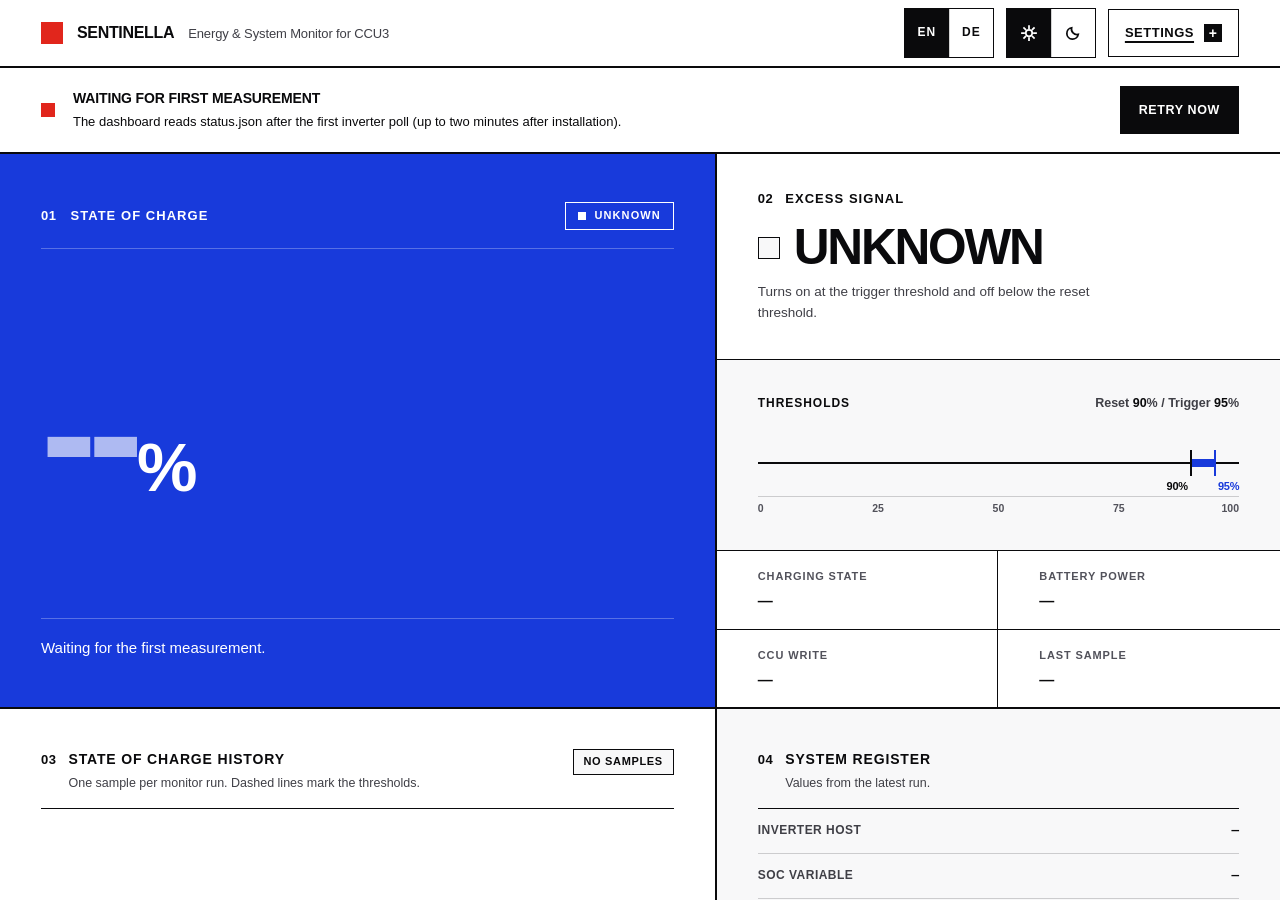
==== commit 3fc75acb: "chore(branding): re-position sentinella as modular ccu3 energy and system monitor" ====
--- a/web/index.html
+++ b/web/index.html
@@ -7,8 +7,8 @@
     <meta name="viewport" content="width=device-width, initial-scale=1, viewport-fit=cover">
     <meta name="color-scheme" content="light">
     <meta name="theme-color" content="#f8f8f9">
-    <meta name="description" content="Sentinella — SMA battery monitor for Homematic CCU3.">
-    <title>Sentinella</title>
+    <meta name="description" content="Sentinella — modular energy and system monitor for the HomeMatic CCU3.">
+    <title>SENTINELLA · CCU3 Energie- &amp; Systemwächter</title>
     <script>
         (function () {
             var theme = "light";
@@ -46,7 +46,7 @@
             <span class="brand-mark" aria-hidden="true"></span>
             <div class="brand-titles">
                 <span class="brand-name">SENTINELLA</span>
-                <span class="brand-sub" data-i18n="brandSub">SMA Battery Monitor for CCU3</span>
+                <span class="brand-sub" data-i18n="brandSub">Energie- &amp; Systemstatus für CCU3</span>
             </div>
         </div>
 
@@ -366,6 +366,15 @@
                 </label>
                 <p class="field-hint" id="apikey-hint" hidden data-i18n="storedKeepHint">An API key is stored. Leave the field empty to keep it.</p>
                 </div>
+
+                <label class="switch-row" for="notify_disabled">
+                    <span>
+                        <span class="field-label" data-i18n="notifyMute">Benachrichtigungen stummschalten (Mute)</span>
+                        <span class="field-note" data-i18n="notifyMuteNote">Unterdrückt alle Push-Zustellungen. Schwellen und Zustand laufen weiter.</span>
+                    </span>
+                    <input class="switch" id="notify_disabled" name="notify_disabled" type="checkbox" role="switch"
+                           aria-label="Mute all notifications" data-i18n-aria="notifyMute">
+                </label>
             </fieldset>
 
             <fieldset class="field-group">
@@ -457,13 +466,80 @@
                     <span class="field-label" data-i18n="pluginNameWeather">Weather (Open-Meteo)</span>
                     <input class="switch plugin-toggle" id="plugin-toggle-15_weather" data-plugin-id="15_weather" type="checkbox" role="switch" checked>
                 </label>
+                <div class="plugin-settings" id="weather-settings">
+                    <label class="field" for="weather-city">
+                        <span class="field-label" data-i18n="weatherCity">Stadtname / Standort</span>
+                        <input class="input" id="weather-city" name="weather_city" type="text"
+                               autocomplete="off" spellcheck="false" maxlength="64"
+                               placeholder="LOKAL" aria-label="Stadtname / Standort" data-i18n-aria="weatherCity">
+                    </label>
+                    <div class="field-row">
+                        <label class="field" for="weather-lat">
+                            <span class="field-label" data-i18n="weatherLat">Breitengrad</span>
+                            <input class="input" id="weather-lat" name="weather_lat" type="number"
+                                   inputmode="decimal" step="any" min="-90" max="90"
+                                   placeholder="51.51" aria-label="Breitengrad" data-i18n-aria="weatherLat">
+                        </label>
+                        <label class="field" for="weather-lon">
+                            <span class="field-label" data-i18n="weatherLon">Längengrad</span>
+                            <input class="input" id="weather-lon" name="weather_lon" type="number"
+                                   inputmode="decimal" step="any" min="-180" max="180"
+                                   placeholder="7.46" aria-label="Längengrad" data-i18n-aria="weatherLon">
+                        </label>
+                    </div>
+                </div>
                 <label class="switch-row" for="plugin-toggle-30_forecast_solar">
-                    <span class="field-label" data-i18n="pluginNameForecastSolar">PV Forecast (Forecast.solar)</span>
-                    <input class="switch plugin-toggle" id="plugin-toggle-30_forecast_solar" data-plugin-id="30_forecast_solar" type="checkbox" role="switch" checked>
-                </label>
+                    <span class="field-label" data-i18n="pluginNameForecastSolar">PV-Prognose (Experimentell)</span>
+                    <input class="switch plugin-toggle" id="plugin-toggle-30_forecast_solar" data-plugin-id="30_forecast_solar" type="checkbox" role="switch">
+                </label>
+                <div class="plugin-settings" id="forecast-solar-settings">
+                    <div class="field-row">
+                        <label class="field" for="forecast-kwp">
+                            <span class="field-label" data-i18n="forecastKwp">Peak-Leistung (kWp)</span>
+                            <span class="input-suffix">
+                                <input class="input" id="forecast-kwp" name="forecast_kwp" type="number"
+                                       inputmode="decimal" step="any" min="0.1" max="10000"
+                                       placeholder="10.0" aria-label="Peak-Leistung (kWp)" data-i18n-aria="forecastKwp">
+                                <span class="suffix" aria-hidden="true">kWp</span>
+                            </span>
+                        </label>
+                        <label class="field" for="forecast-dec">
+                            <span class="field-label" data-i18n="forecastDec">Dachneigung (°)</span>
+                            <span class="input-suffix">
+                                <input class="input" id="forecast-dec" name="forecast_dec" type="number"
+                                       inputmode="numeric" step="1" min="0" max="90" value="35"
+                                       aria-label="Dachneigung (°)" data-i18n-aria="forecastDec">
+                                <span class="suffix" aria-hidden="true">°</span>
+                            </span>
+                        </label>
+                    </div>
+                    <div class="field-row">
+                        <label class="field" for="forecast-az">
+                            <span class="field-label" data-i18n="forecastAz">Ausrichtung (°)</span>
+                            <span class="input-suffix">
+                                <input class="input" id="forecast-az" name="forecast_az" type="number"
+                                       inputmode="numeric" step="1" min="-180" max="180" value="0"
+                                       aria-label="Ausrichtung (°)" data-i18n-aria="forecastAz">
+                                <span class="suffix" aria-hidden="true">°</span>
+                            </span>
+                        </label>
+                        <label class="field" for="forecast-lat">
+                            <span class="field-label" data-i18n="forecastLat">Breitengrad</span>
+                            <input class="input" id="forecast-lat" name="forecast_lat" type="number"
+                                   inputmode="decimal" step="any" min="-90" max="90"
+                                   placeholder="51.43" aria-label="Breitengrad" data-i18n-aria="forecastLat">
+                        </label>
+                    </div>
+                    <label class="field" for="forecast-lon">
+                        <span class="field-label" data-i18n="forecastLon">Längengrad</span>
+                        <input class="input" id="forecast-lon" name="forecast_lon" type="number"
+                               inputmode="decimal" step="any" min="-180" max="180"
+                               placeholder="7.76" aria-label="Längengrad" data-i18n-aria="forecastLon">
+                    </label>
+                </div>
                 <label class="switch-row" for="plugin-toggle-20_renault_zoe">
                     <span class="field-label" data-i18n="pluginNameRenault">Renault E-Tech</span>
-                    <input class="switch plugin-toggle" id="plugin-toggle-20_renault_zoe" data-plugin-id="20_renault_zoe" type="checkbox" role="switch" checked>
+                    <input class="switch plugin-toggle" id="plugin-toggle-20_renault_zoe" data-plugin-id="20_renault_zoe" type="checkbox" role="switch">
                 </label>
                 <div class="plugin-settings" id="renault-notify-settings">
                     <label class="switch-row" for="renault-notify-low-enabled">
--- a/web/style.css
+++ b/web/style.css
@@ -1352,6 +1352,17 @@
     line-height: 1.3;
 }
 
+.plugin-subtitle {
+    margin-top: 2px;
+    font-family: var(--font-mono);
+    font-size: 11px;
+    font-weight: 700;
+    letter-spacing: 0.04em;
+    text-transform: uppercase;
+    color: var(--ink-secondary);
+    line-height: 1.3;
+}
+
 .plugin-badge {
     display: inline-flex;
     align-items: center;
